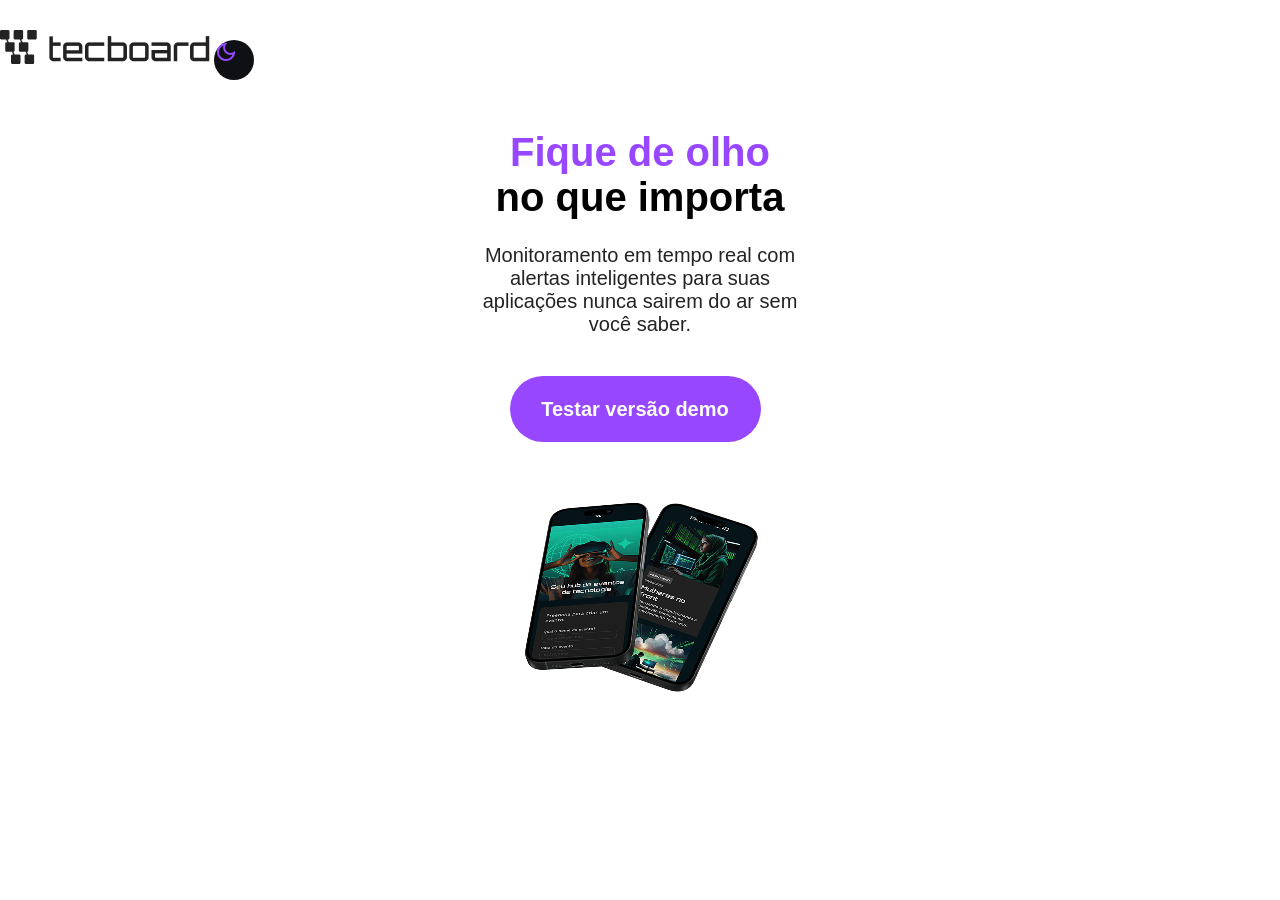
==== Exercicios/Exercicio 1 Alura/index.html @ 6f348b61 "atuakizaça d css" ====
<!DOCTYPE html>
<html lang="pt-br">
<head>
    <meta charset="UTF-8">
    <meta name="viewport" content="width=device-width, initial-scale=1.0">
    <link rel="stylesheet" href="https://fonts.googleapis.com/css2?family=Material+Symbols+Outlined:opsz,wght,FILL,GRAD@20..48,100..700,0..1,-50..200&icon_names=dark_mode" />
    <link rel="stylesheet" href="style.css">
    
    <title>Tecboard</title>
</head>
<body>
    <header>
        <img src="img/Logo-preta.png" alt="Logo Tecboard">
        <span class="material-symbols-outlined">dark_mode</span>
    </header>
    <main>
        <section id="principal">
        <div>
        <h1><span>Fique de olho</span><br>no que importa</h1>
        </div>
        <div>
        <p>Monitoramento em tempo real com alertas inteligentes para suas aplicações nunca sairem do ar sem você saber.</p>
        </div>
        </section>

        <a href="#" class="botom">
        <p id="botom">Testar versão demo</p>
        </a>
        
        <section id="imagem">
        <img src="img/Imagem-celular.png" alt="foto dois celulares">
        </section>
    </main>
</body>
</html>
---- Exercicios/Exercicio 1 Alura/style.css ----
:root{
--roxo-destaque: #9747ff;
--roxo-hover: #8233e8;
--texto-versão-dark: #FFFFFF;
--texto-versão-light: #232323;
--fundo-dark: #0E1014;
--fundo-light: rgb(255, 255, 255);
} 

@import url('https://fonts.googleapis.com/css2?family=Poppins:ital,wght@0,100;0,200;0,300;0,400;0,500;0,600;0,700;0,800;0,900;1,100;1,200;1,300;1,400;1,500;1,600;1,700;1,800;1,900&display=swap');

*{
  margin: 0;
  padding: 0;
  box-sizing: border-box;
}
body{
    display: flex;
    flex-direction: column;
    align-items: center;
}
header{
    align-self: stretch;
    padding-bottom: 50px;
}
header img{
    padding-top: 30px;
}
header span{
    background-color: #0E1014;
    border-radius : 50%;
    width: 40px;
    height: 40px;
}
header span:hover{
    background-color: #eaecf1;
    
}


main{
    display: flex;   
    flex-direction: column;
    height: 670.61px;
    width: 341px ;
}
    
    
span{
    color: var(--roxo-destaque);
}
p{
    text-align: center;
    color: var(--texto-versão-light);
    font-size:  20px;
    font-family: "Poppins", sans-serif;
    font-weight: 400;
    font-style: normal;
}
h1{
    text-align: center;
    font-family: "Poppins", sans-serif;
    font-size: 40px;
    font-weight: 700;
    font-style: normal;
    padding-bottom: 24px ;
}
p#botom{    
    text-align: center;
    font-size: 20px;
    font-family: "Poppins", sans-serif;
    font-weight: 600;
    font-style: normal;
    color: var(--texto-versão-dark);
    
}

a.botom{    
    display: flex;
    align-content: center;
    margin: 40px 40px;
    display: block;
    background-color: var(--roxo-destaque);
    width: 251px;
    height: 66px;
    border-radius : 36px;
    text-decoration: none;
}
a.botom:hover{
    background-color: var(--roxo-hover);
}
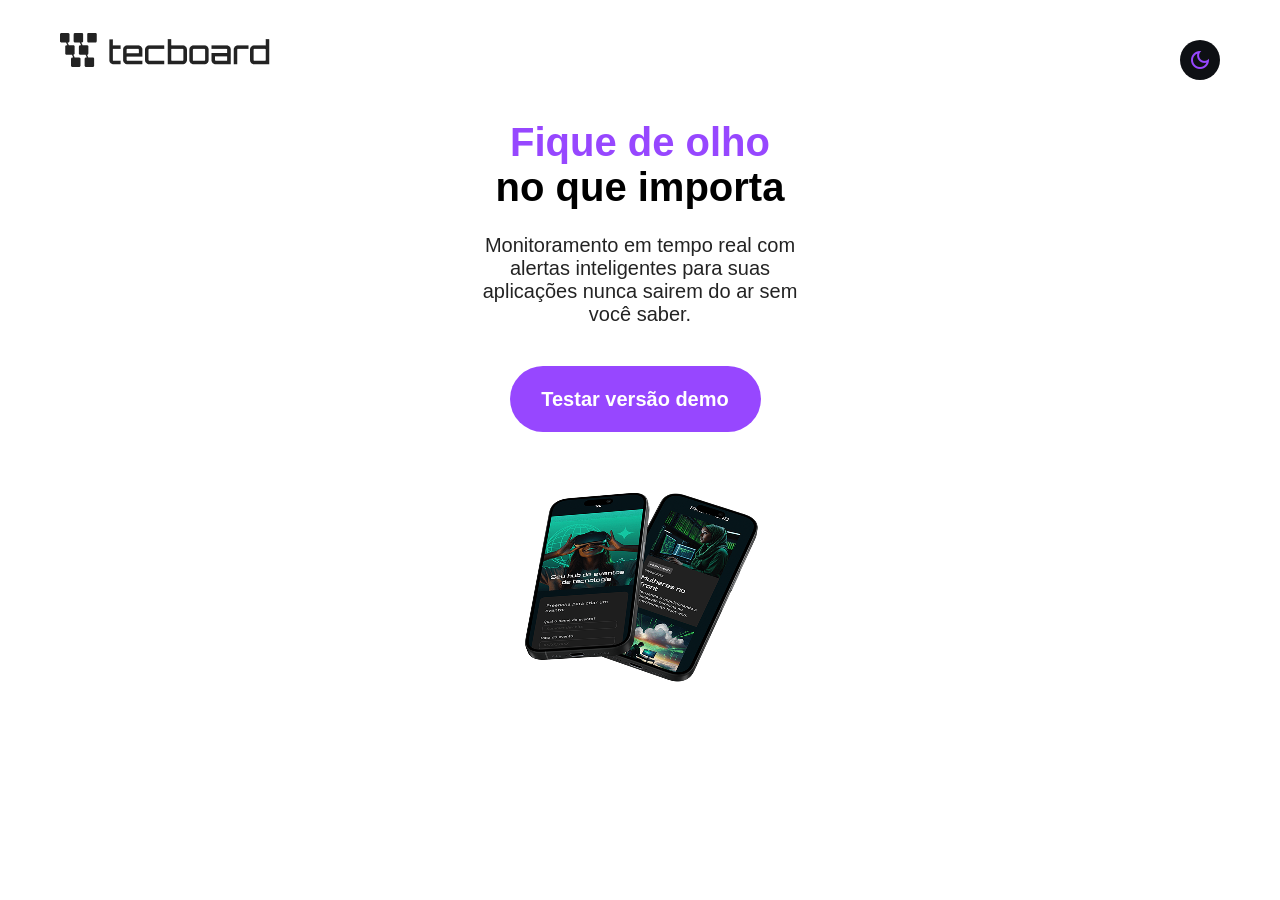
==== commit 08619494: "versao mobile" ====
--- a/Exercicios/Exercicio 1 Alura/index.html
+++ b/Exercicios/Exercicio 1 Alura/index.html
@@ -11,7 +11,7 @@
 <body>
     <header>
         <img src="img/Logo-preta.png" alt="Logo Tecboard">
-        <span class="material-symbols-outlined">dark_mode</span>
+        <a href="#"><span class="material-symbols-outlined">dark_mode</span></a>
     </header>
     <main>
         <section id="principal">
--- a/Exercicios/Exercicio 1 Alura/style.css
+++ b/Exercicios/Exercicio 1 Alura/style.css
@@ -20,31 +20,29 @@
     align-items: center;
 }
 header{
-    align-self: stretch;
-    padding-bottom: 50px;
+    display: flex;
+    justify-content: space-around;
+    align-items: flex-start;
+    width: 100%;
 }
 header img{
-    padding-top: 30px;
+    padding: 20px;
+    
 }
 header span{
     background-color: #0E1014;
     border-radius : 50%;
     width: 40px;
     height: 40px;
+    margin: 20px;
+    padding: 8px;
 }
-header span:hover{
-    background-color: #eaecf1;
-    
-}
-
-
 main{
     display: flex;   
     flex-direction: column;
     height: 670.61px;
     width: 341px ;
-}
-    
+}  
     
 span{
     color: var(--roxo-destaque);
@@ -90,3 +88,15 @@
     background-color: var(--roxo-hover);
 }
 
+@media (min-width: 768px) {
+    header {
+        flex-direction: row;       /* Muda os itens de coluna para linha (lado a lado) */
+        justify-content: space-between; /* Espalha os itens (ex: logo na esquerda, menu na direita) */
+        align-items: center;       /* Centraliza os itens verticalmente na linha */
+        padding: 20px 40px;        /* Aumenta o espaçamento nas telas grandes */
+    }
+
+    header img {
+        padding-top: 0;            /* Remove o padding do topo que era do celular */
+    }
+}
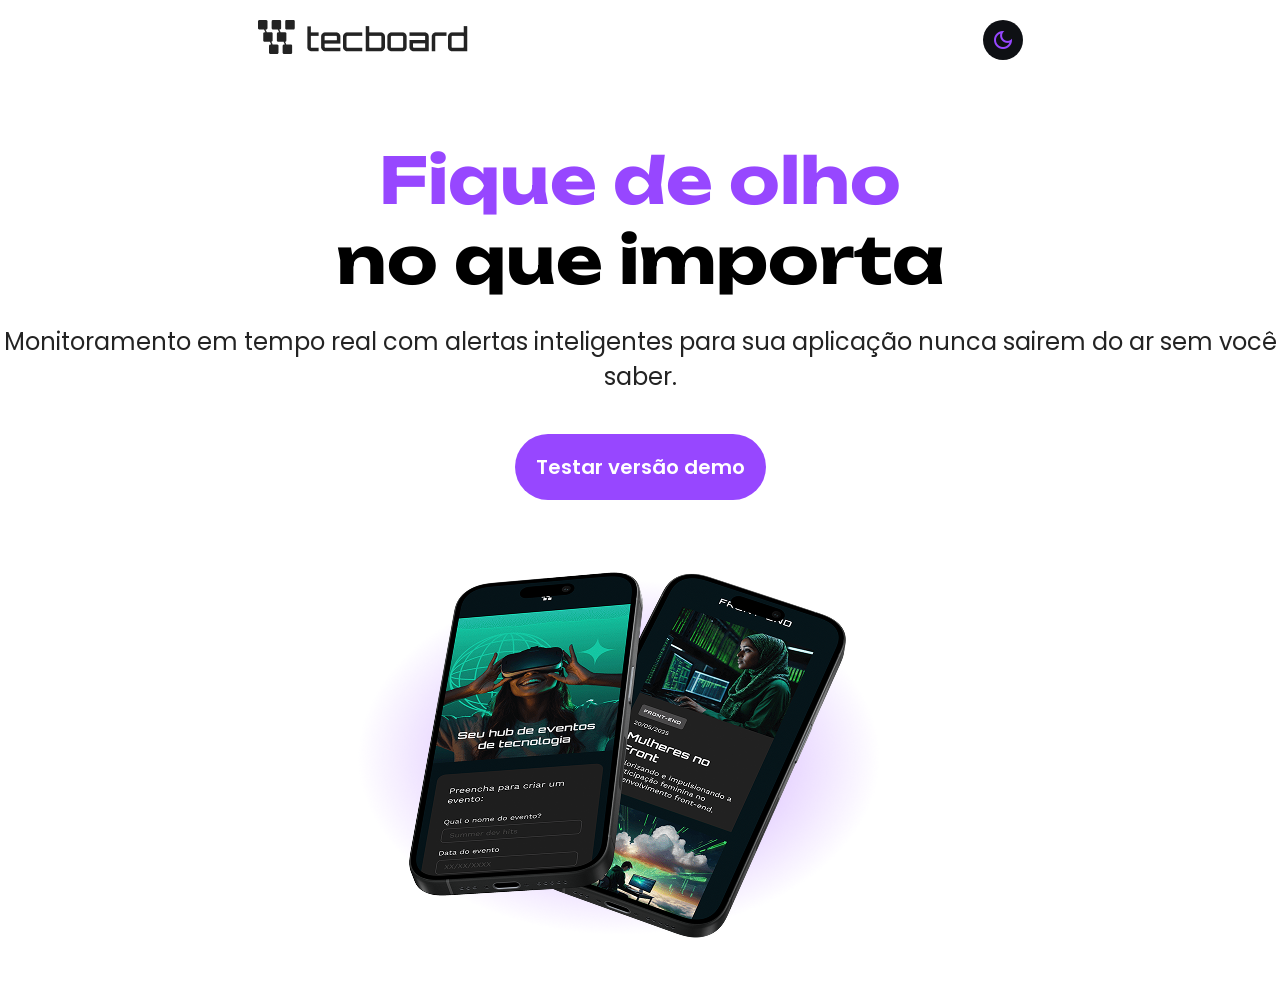
==== commit 052b311c: "finalizando exercicio" ====
--- a/Exercicios/Exercicio 1 Alura/index.html
+++ b/Exercicios/Exercicio 1 Alura/index.html
@@ -3,15 +3,23 @@
 <head>
     <meta charset="UTF-8">
     <meta name="viewport" content="width=device-width, initial-scale=1.0">
+
+    <link rel="preconnect" href="https://fonts.googleapis.com">
+    <link rel="preconnect" href="https://fonts.gstatic.com" crossorigin>
+    <link href="https://fonts.googleapis.com/css2?family=Poppins:ital,wght@0,100;0,200;0,300;0,400;0,500;0,600;0,700;0,800;0,900;1,100;1,200;1,300;1,400;1,500;1,600;1,700;1,800;1,900&family=Unbounded:wght@200..900&display=swap" rel="stylesheet">
+
     <link rel="stylesheet" href="https://fonts.googleapis.com/css2?family=Material+Symbols+Outlined:opsz,wght,FILL,GRAD@20..48,100..700,0..1,-50..200&icon_names=dark_mode" />
-    <link rel="stylesheet" href="style.css">
-    
+
+    <link rel="shortcut icon" href="Favicon-preto.svg" type="image/x-icon"> 
+
+    <link rel="stylesheet" href="style.css"> 
     <title>Tecboard</title>
 </head>
+
 <body>
     <header>
         <img src="img/Logo-preta.png" alt="Logo Tecboard">
-        <a href="#"><span class="material-symbols-outlined">dark_mode</span></a>
+        <span class="material-symbols-outlined">dark_mode</span>
     </header>
     <main>
         <section id="principal">
@@ -19,16 +27,14 @@
         <h1><span>Fique de olho</span><br>no que importa</h1>
         </div>
         <div>
-        <p>Monitoramento em tempo real com alertas inteligentes para suas aplicações nunca sairem do ar sem você saber.</p>
+        <p>Monitoramento em tempo real com alertas inteligentes para sua aplicação nunca sairem do ar sem você saber.</p>
         </div>
         </section>
 
-        <a href="#" class="botom">
-        <p id="botom">Testar versão demo</p>
-        </a>
+        <a href="#"> Testar versão demo</a>
         
         <section id="imagem">
-        <img src="img/Imagem-celular.png" alt="foto dois celulares">
+        <img src="img/Imagem-desktop.png" alt="foto dois celulares">
         </section>
     </main>
 </body>
--- a/Exercicios/Exercicio 1 Alura/style.css
+++ b/Exercicios/Exercicio 1 Alura/style.css
@@ -7,28 +7,29 @@
 --fundo-light: rgb(255, 255, 255);
 } 
 
-@import url('https://fonts.googleapis.com/css2?family=Poppins:ital,wght@0,100;0,200;0,300;0,400;0,500;0,600;0,700;0,800;0,900;1,100;1,200;1,300;1,400;1,500;1,600;1,700;1,800;1,900&display=swap');
-
 *{
   margin: 0;
   padding: 0;
   box-sizing: border-box;
 }
+
 body{
-    display: flex;
-    flex-direction: column;
-    align-items: center;
+
+    font-family: "Poppins", sans-serif;
 }
+
 header{
     display: flex;
     justify-content: space-around;
     align-items: flex-start;
     width: 100%;
 }
+
 header img{
     padding: 20px;
     
 }
+
 header span{
     background-color: #0E1014;
     border-radius : 50%;
@@ -37,66 +38,75 @@
     margin: 20px;
     padding: 8px;
 }
+
 main{
-    display: flex;   
+    display: flex;
     flex-direction: column;
-    height: 670.61px;
-    width: 341px ;
+    align-items: center;
+
 }  
-    
+
+h1{
+    text-align: center;
+    font-size: 64px;
+    font-family: "Unbounded", sans-serif;
+    font-weight: bold;
+    margin-top: 60px;
+    margin-bottom: 24px;
+}
+
 span{
     color: var(--roxo-destaque);
 }
+
 p{
     text-align: center;
     color: var(--texto-versão-light);
-    font-size:  20px;
-    font-family: "Poppins", sans-serif;
+    font-size:  24px;
     font-weight: 400;
-    font-style: normal;
-}
-h1{
-    text-align: center;
-    font-family: "Poppins", sans-serif;
-    font-size: 40px;
-    font-weight: 700;
-    font-style: normal;
-    padding-bottom: 24px ;
-}
-p#botom{    
-    text-align: center;
-    font-size: 20px;
-    font-family: "Poppins", sans-serif;
-    font-weight: 600;
-    font-style: normal;
-    color: var(--texto-versão-dark);
     
 }
 
-a.botom{    
-    display: flex;
-    align-content: center;
-    margin: 40px 40px;
+a{    
+    margin: 40px auto; 
+    border-radius : 36px;
+    background-color: var(--roxo-destaque);
     display: block;
-    background-color: var(--roxo-destaque);
+    text-decoration: none;
+    text-align: center;
+    font-size: 20px;    
+    font-weight: 600;
+    color: var(--texto-versão-dark);
     width: 251px;
     height: 66px;
-    border-radius : 36px;
-    text-decoration: none;
+    line-height: 66px;
 }
-a.botom:hover{
+
+a:hover{
     background-color: var(--roxo-hover);
 }
 
-@media (min-width: 768px) {
-    header {
-        flex-direction: row;       /* Muda os itens de coluna para linha (lado a lado) */
-        justify-content: space-between; /* Espalha os itens (ex: logo na esquerda, menu na direita) */
-        align-items: center;       /* Centraliza os itens verticalmente na linha */
-        padding: 20px 40px;        /* Aumenta o espaçamento nas telas grandes */
-    }
+section img{
+    display: block;
+    margin: 0 auto;
+}
 
-    header img {
-        padding-top: 0;            /* Remove o padding do topo que era do celular */
-    }
+@media (max-width:440px) {
+ header{
+    margin: 32px 0 0 16px;
+}
+h1{
+    font-size: 40px;
+}
+p{  font-size: 20px;
+    width:340px;
+}
+section img{
+    width: 340px;
+    height: 230px;   
+}
+a{
+    width: 251px;
+    height: 66px;
+}
 }
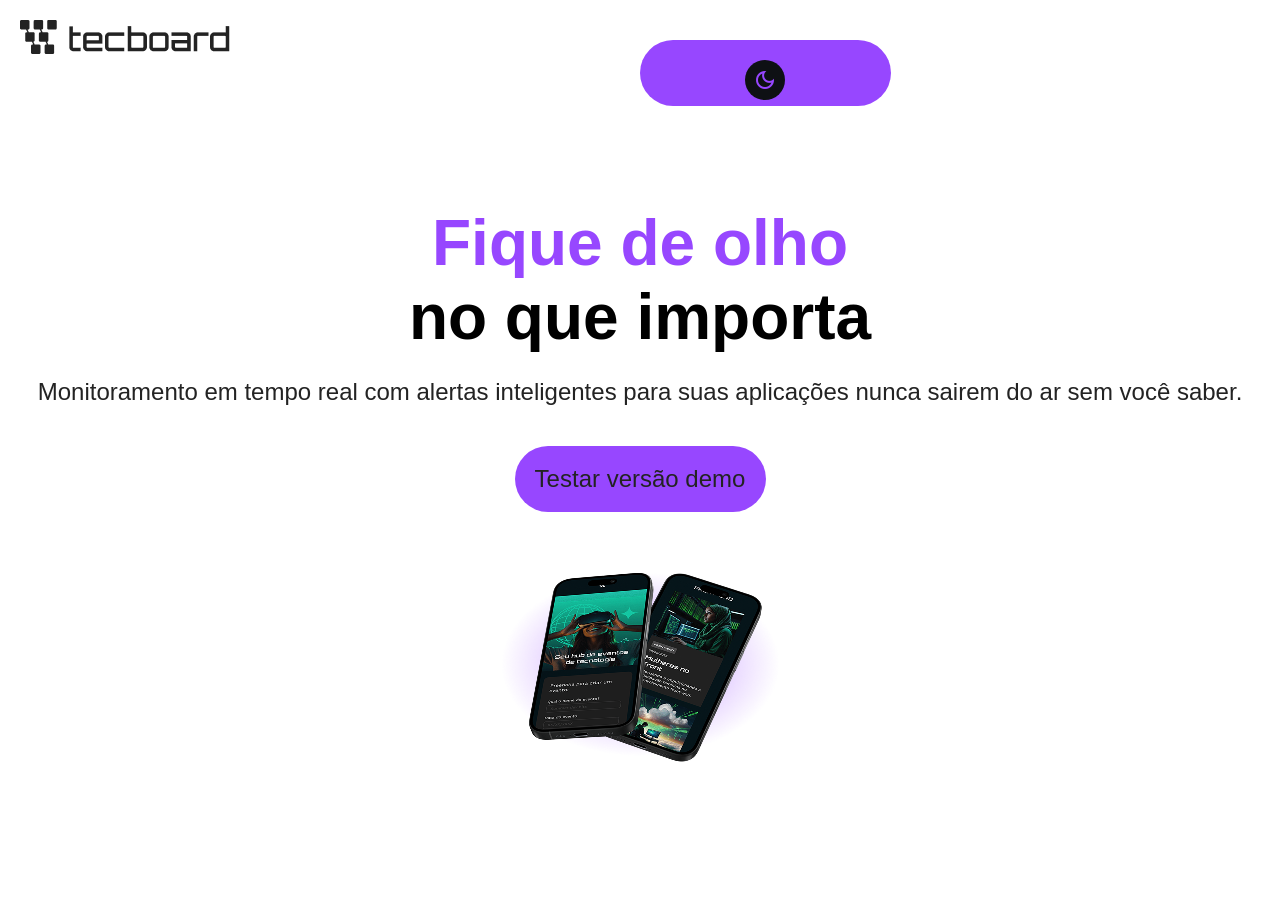
==== commit b6743f9e: "Update index.html" ====
--- a/Exercicios/Exercicio 1 Alura/index.html
+++ b/Exercicios/Exercicio 1 Alura/index.html
@@ -3,23 +3,16 @@
 <head>
     <meta charset="UTF-8">
     <meta name="viewport" content="width=device-width, initial-scale=1.0">
-
-    <link rel="preconnect" href="https://fonts.googleapis.com">
-    <link rel="preconnect" href="https://fonts.gstatic.com" crossorigin>
-    <link href="https://fonts.googleapis.com/css2?family=Poppins:ital,wght@0,100;0,200;0,300;0,400;0,500;0,600;0,700;0,800;0,900;1,100;1,200;1,300;1,400;1,500;1,600;1,700;1,800;1,900&family=Unbounded:wght@200..900&display=swap" rel="stylesheet">
-
-    <link rel="stylesheet" href="https://fonts.googleapis.com/css2?family=Material+Symbols+Outlined:opsz,wght,FILL,GRAD@20..48,100..700,0..1,-50..200&icon_names=dark_mode" />
-
-    <link rel="shortcut icon" href="Favicon-preto.svg" type="image/x-icon"> 
-
-    <link rel="stylesheet" href="style.css"> 
+    <link rel="shortcut icon" href="Favicon-branco.svg" type="image/svg+xml">
+    <link rel="stylesheet" href="https://fonts.googleapis.com/css2?family=Material+Symbols+Outlined:opsz,wght,FILL,GRAD@20..48,100..700,0..1,-50..200&icon_names=dark_mode"/>
+    <link rel="stylesheet" href="style.css">
+    
     <title>Tecboard</title>
 </head>
-
 <body>
     <header>
-        <img src="img/Logo-preta.png" alt="Logo Tecboard">
-        <span class="material-symbols-outlined">dark_mode</span>
+        <img src="img/Logo-preta.png" alt="Logo Tecboard Preta">
+        <a href="#"><span class="material-symbols-outlined">dark_mode</span></a>
     </header>
     <main>
         <section id="principal">
@@ -27,14 +20,16 @@
         <h1><span>Fique de olho</span><br>no que importa</h1>
         </div>
         <div>
-        <p>Monitoramento em tempo real com alertas inteligentes para sua aplicação nunca sairem do ar sem você saber.</p>
+        <p>Monitoramento em tempo real com alertas inteligentes para suas aplicações nunca sairem do ar sem você saber.</p>
         </div>
         </section>
 
-        <a href="#"> Testar versão demo</a>
+        <a href="#" class="botom">
+        <p id="botom">Testar versão demo</p>
+        </a>
         
         <section id="imagem">
-        <img src="img/Imagem-desktop.png" alt="foto dois celulares">
+        <img src="img/Imagem-celular.png" alt="foto dois celulares pretos sobrepostos">
         </section>
     </main>
 </body>
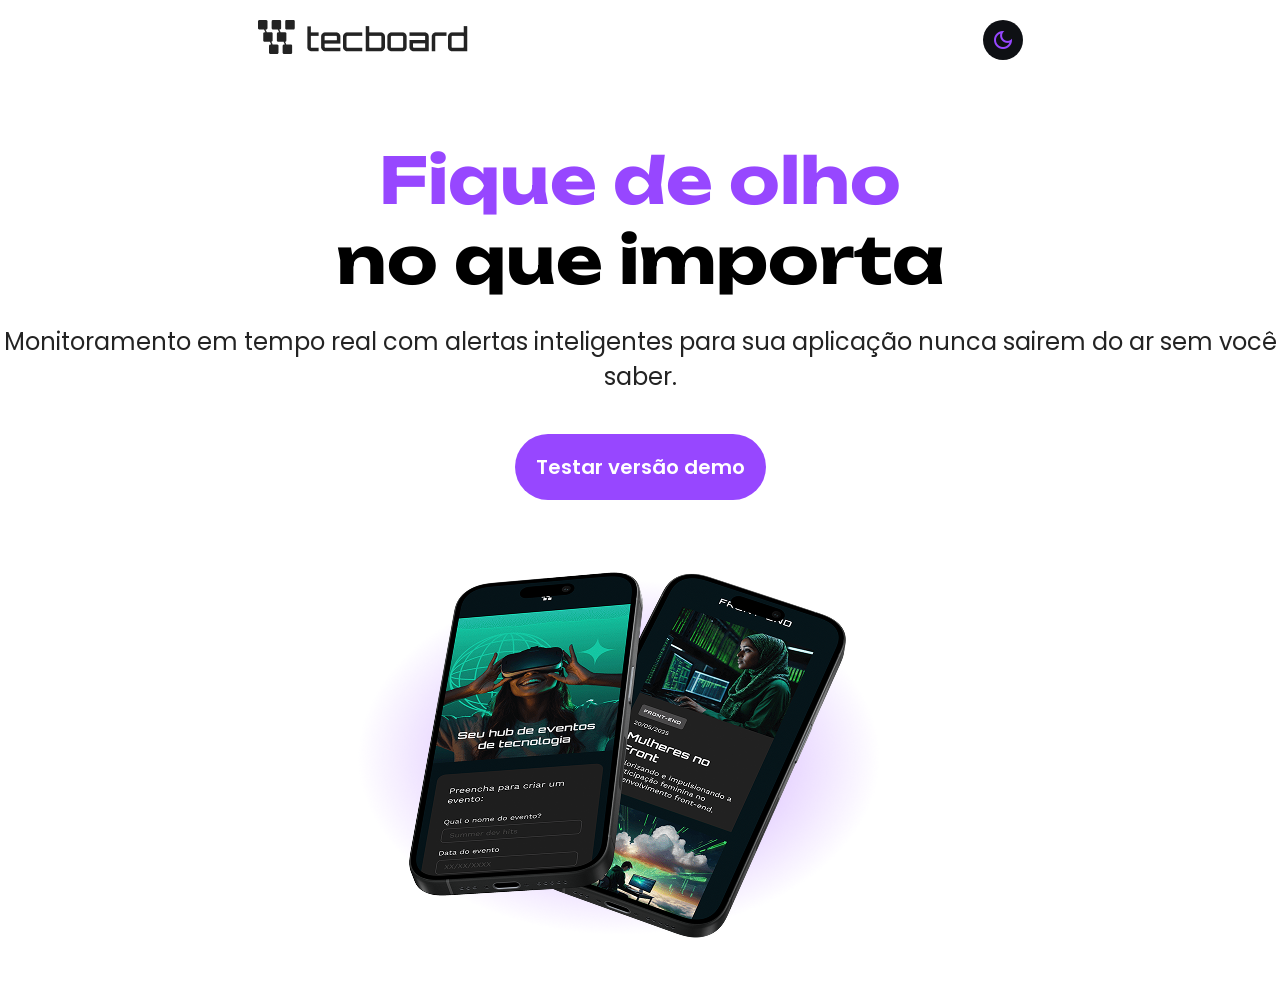
==== commit 16b0f654: "Merge branch 'main' of https://github.com/JohnatanNobre/HTML-CSS-JavaScript" ====
--- a/Exercicios/Exercicio 1 Alura/index.html
+++ b/Exercicios/Exercicio 1 Alura/index.html
@@ -3,16 +3,23 @@
 <head>
     <meta charset="UTF-8">
     <meta name="viewport" content="width=device-width, initial-scale=1.0">
-    <link rel="shortcut icon" href="Favicon-branco.svg" type="image/svg+xml">
-    <link rel="stylesheet" href="https://fonts.googleapis.com/css2?family=Material+Symbols+Outlined:opsz,wght,FILL,GRAD@20..48,100..700,0..1,-50..200&icon_names=dark_mode"/>
-    <link rel="stylesheet" href="style.css">
-    
+
+    <link rel="preconnect" href="https://fonts.googleapis.com">
+    <link rel="preconnect" href="https://fonts.gstatic.com" crossorigin>
+    <link href="https://fonts.googleapis.com/css2?family=Poppins:ital,wght@0,100;0,200;0,300;0,400;0,500;0,600;0,700;0,800;0,900;1,100;1,200;1,300;1,400;1,500;1,600;1,700;1,800;1,900&family=Unbounded:wght@200..900&display=swap" rel="stylesheet">
+
+    <link rel="stylesheet" href="https://fonts.googleapis.com/css2?family=Material+Symbols+Outlined:opsz,wght,FILL,GRAD@20..48,100..700,0..1,-50..200&icon_names=dark_mode" />
+
+    <link rel="shortcut icon" href="Favicon-preto.svg" type="image/x-icon"> 
+
+    <link rel="stylesheet" href="style.css"> 
     <title>Tecboard</title>
 </head>
+
 <body>
     <header>
-        <img src="img/Logo-preta.png" alt="Logo Tecboard Preta">
-        <a href="#"><span class="material-symbols-outlined">dark_mode</span></a>
+        <img src="img/Logo-preta.png" alt="Logo Tecboard">
+        <span class="material-symbols-outlined">dark_mode</span>
     </header>
     <main>
         <section id="principal">
@@ -20,16 +27,14 @@
         <h1><span>Fique de olho</span><br>no que importa</h1>
         </div>
         <div>
-        <p>Monitoramento em tempo real com alertas inteligentes para suas aplicações nunca sairem do ar sem você saber.</p>
+        <p>Monitoramento em tempo real com alertas inteligentes para sua aplicação nunca sairem do ar sem você saber.</p>
         </div>
         </section>
 
-        <a href="#" class="botom">
-        <p id="botom">Testar versão demo</p>
-        </a>
+        <a href="#"> Testar versão demo</a>
         
         <section id="imagem">
-        <img src="img/Imagem-celular.png" alt="foto dois celulares pretos sobrepostos">
+        <img src="img/Imagem-desktop.png" alt="foto dois celulares">
         </section>
     </main>
 </body>
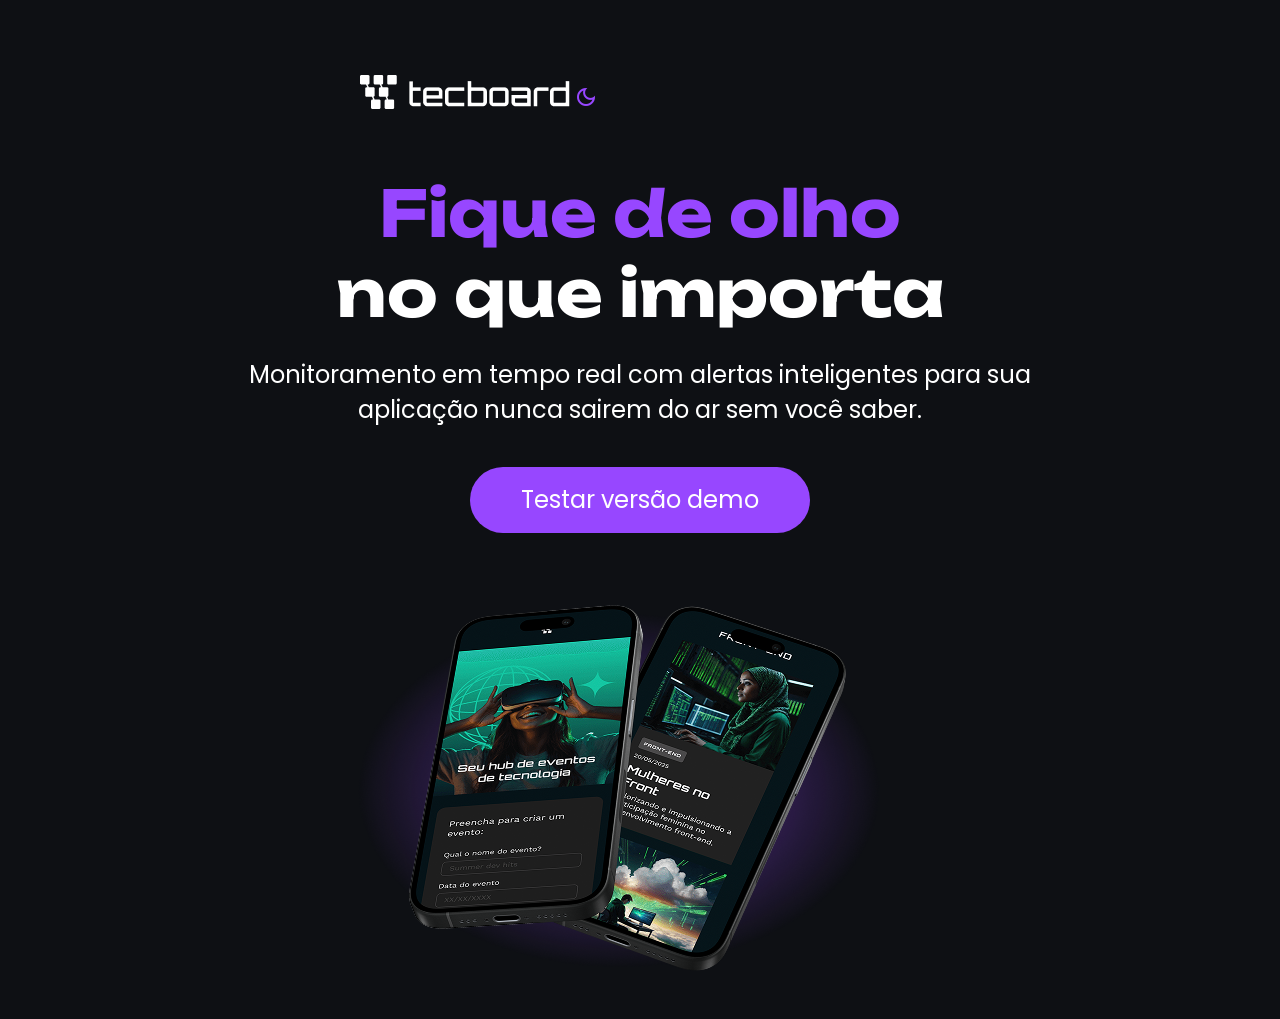
==== commit eb672edc: "Exercicio 2 formularios" ====
--- a/Exercicios/Exercicio 1 Alura/index.html
+++ b/Exercicios/Exercicio 1 Alura/index.html
@@ -12,13 +12,13 @@
 
     <link rel="shortcut icon" href="Favicon-preto.svg" type="image/x-icon"> 
 
-    <link rel="stylesheet" href="style.css"> 
+    <link rel="stylesheet" href="tema_escuro.css"> 
     <title>Tecboard</title>
 </head>
 
 <body>
     <header>
-        <img src="img/Logo-preta.png" alt="Logo Tecboard">
+        <img src="img/Logo-branca.png" alt="Logo Tecboard">
         <span class="material-symbols-outlined">dark_mode</span>
     </header>
     <main>
--- a/Exercicios/Exercicio 1 Alura/tema_escuro.css
+++ b/Exercicios/Exercicio 1 Alura/tema_escuro.css
@@ -0,0 +1,99 @@
+:root{
+--roxo-destaque: #9747ff;
+--roxo-hover: #8233e8;
+--texto-versão-dark: #FFFFFF;
+--texto-versão-light: #232323;
+--fundo-dark: #0E1014;
+--fundo-light: rgb(255, 255, 255);
+} 
+
+*{
+  margin: 0;
+  padding: 0;
+  box-sizing: border-box;
+}
+
+body{
+    background-color: var(--fundo-dark);
+    color: var(--texto-versão-dark);
+    text-align: center;
+    }
+header{
+    text-align: left;
+    margin:75px 0 0 360px;
+
+}
+
+h1{
+    font-size: 64px;
+    font-family: "Unbounded", sans-serif;
+    font-weight: bold;
+    margin-top: 60px;
+    margin-bottom: 24px;
+}
+
+span{
+    color: var(--roxo-destaque);
+}
+
+p{
+    display: inline-block;
+    font-size: 24px;
+    font-family: "Poppins",sans-serif;
+    width: 792px;
+}
+
+a{
+    font-size: 24px;
+    font-family: "Poppins",sans-serif;
+    color:var(--texto-versão-dark);
+    text-decoration: none;
+    background-color: var(--roxo-destaque);
+    width: 340px;
+    height: 66px;
+    display: block;
+    text-align: center;
+    line-height: 66px; /*centraliza o texto*/
+    border-radius : 36px;
+    margin: 40px auto;
+}
+
+a:hover{
+    background-color: var(--roxo-hover);
+}
+
+section img{
+    display: block;
+    width: 792px;
+    height: 446px;
+    margin: 0 auto;
+}
+
+@media (max-width:768px) {
+ header{
+    margin: 65px 0 0 60px;
+}
+p{
+    width:648px;
+}
+}
+
+@media (max-width:375px) {
+ header{
+    margin: 32px 0 0 16px;
+}
+h1{
+    font-size: 40px;
+}
+p{  font-size: 20px;
+    width:340px;
+}
+section img{
+    width: 340px;
+    height: 230px;   
+}
+a{
+    width: 251px;
+    height: 66px;
+}
+}
